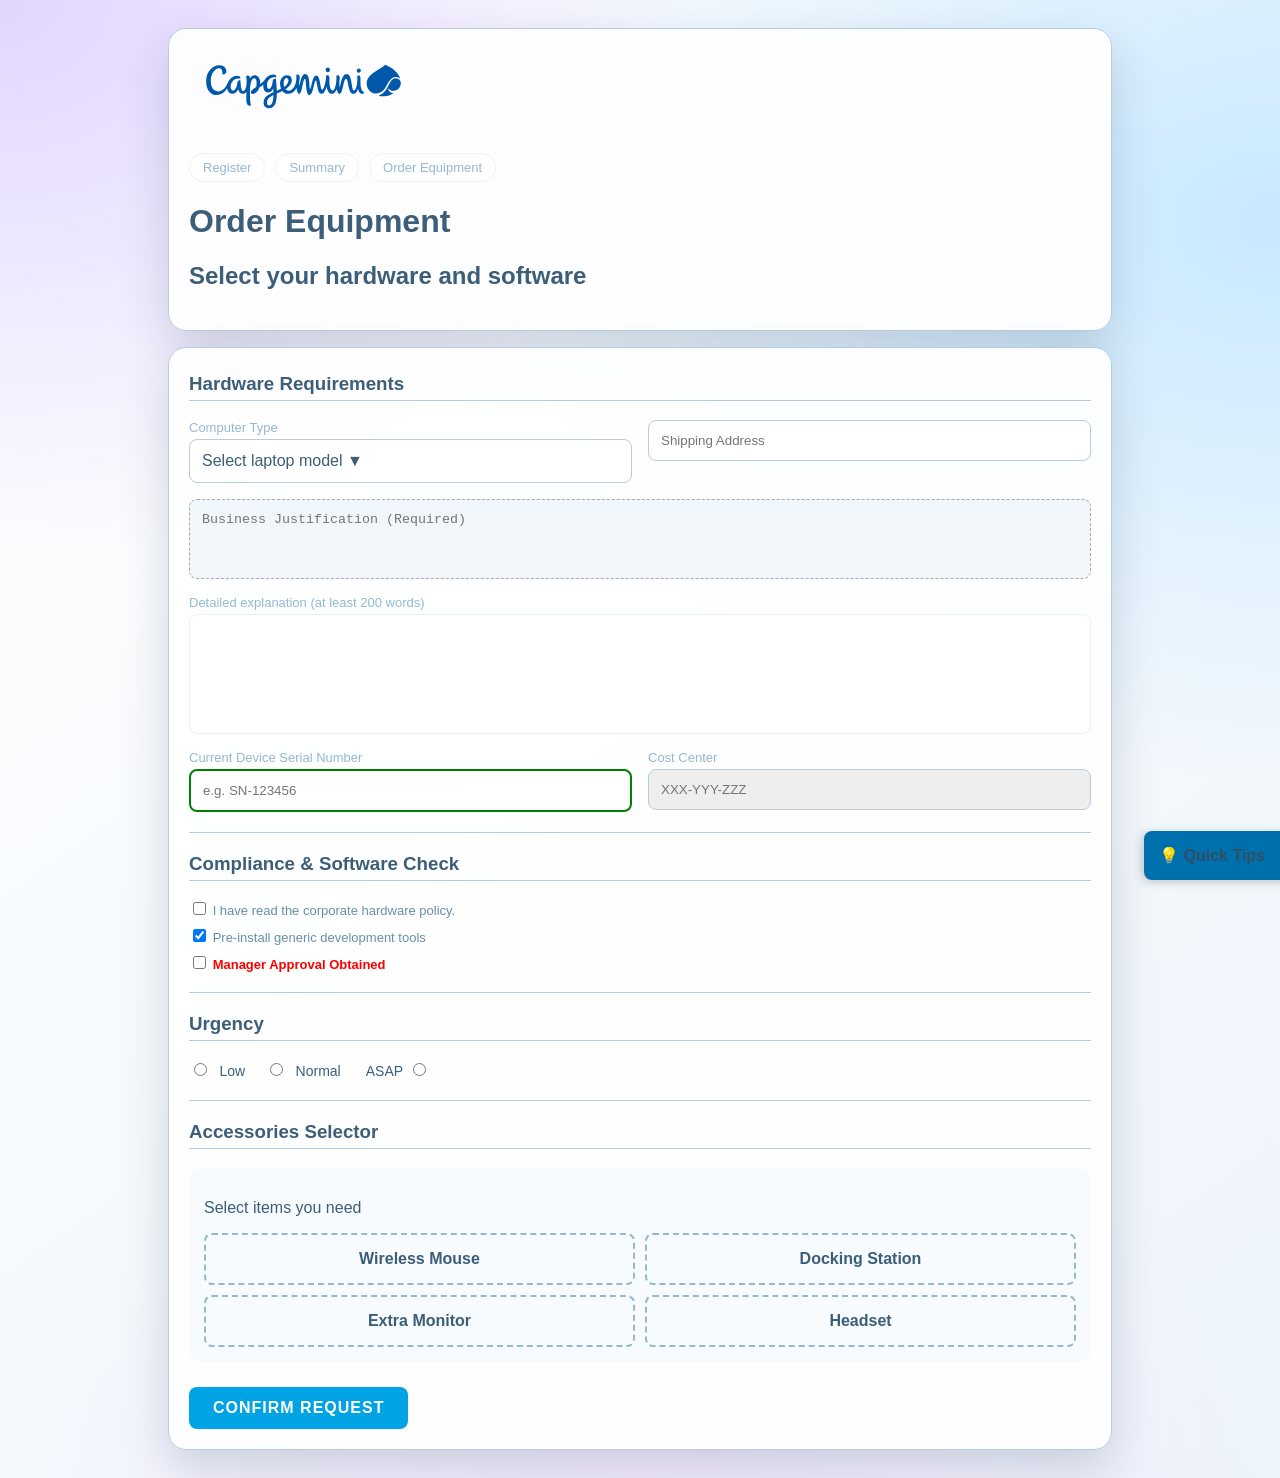
==== order.html @ 0f38188d "Refactoring existing files and adding new files" ====
<!DOCTYPE html>
<html lang="en"> <!-- Wrong language code for Polish -> WCAG Error -->
<head>
    <meta charset="UTF-8">
    <meta name="viewport" content="width=device-width, initial-scale=1.0"> <!-- Maximum scale missing or zooming restricted via CSS is a WCAG error typically, but here we'll do it via bad contrast & layout -->
    <title>Order your Equipment</title>
    <link rel="stylesheet" href="order.css">
</head>
<body>
    <div class="shell">
        <header class="panel">
            <img src="Capgemini_Primary%20logo.svg" alt="picture" class="logo"> <!-- Useless alt text -> WCAG Error -->
            <nav class="top-nav">
                <a href="register.html">Register</a>
                <a href="summary.html">Summary</a>
                <a href="order.html">Order Equipment</a>
            </nav>

            <h1>Order Equipment</h1>
            <h2>Select your hardware and software</h2>
        </header>

        <main class="panel form-container">
            <form id="orderForm" onsubmit="event.preventDefault(); alert('Order submitted');">
                
                <h3 class="section-title">Hardware Requirements</h3>
                <div class="grid">
                    <!-- Custom select missing keyboard support and ARIA -> WCAG Error -->
                    <div class="row">
                        <div class="fake-label">Computer Type</div>
                        <div class="custom-dropdown" tabindex="-1">
                            <span onclick="this.nextElementSibling.style.display='block'">Select laptop model ▼</span>
                            <ul class="dropdown-list" style="display:none;">
                                <li onclick="selectOp(this)">Windows Dev Machine</li>
                                <li onclick="selectOp(this)">MacBook Pro M3</li>
                                <li onclick="selectOp(this)">Lightweight Office PC</li>
                            </ul>
                        </div>
                    </div>

                    <!-- Placeholder acts as label, missing formal label -> WCAG Error -->
                    <div class="row">
                        <input type="text" name="shipping" placeholder="Shipping Address">
                    </div>

                    <!-- Textarea resizing blocked, contrast extremely low -> WCAG Error -->
                    <div class="row full-width">
                        <textarea placeholder="Business Justification (Required)" required style="resize:none; color:#cbe1f1; background:#f0f6fa; border:1px dashed #aaa; height: 80px;"></textarea>
                    </div>

                    <!-- Complex missing labels and associations -> WCAG Error -->
                    <div class="row full-width">
                        <div class="fake-label">Detailed explanation (at least 200 words)</div>
                        <!-- Inputs with no label, no description, and poor contrast -->
                        <textarea style="resize:none; color:#ddd; background:#fff; border:1px solid #eee; height: 120px;" tabindex="-1"></textarea>
                    </div>

                    <div class="row">
                        <div class="fake-label">Current Device Serial Number</div>
                        <input type="text" placeholder="e.g. SN-123456" style="border: 2px solid green;"> <!-- Using color alone to signify 'valid' state -> WCAG Error -->
                    </div>

                    <div class="row">
                        <div class="fake-label">Cost Center</div>
                        <input type="text" placeholder="XXX-YYY-ZZZ" disabled style="background:#eee; color:#aaa; cursor:not-allowed;"> <!-- Disabled field with text that can't be read easily -->
                    </div>
                </div>

                <div class="separator"></div>

                <h3 class="section-title">Compliance & Software Check</h3>
                <div class="chk-container" style="color: #6a8ea8; font-size: 13px;">
                    <!-- Checkboxes built incorrectly without native labels -->
                    <div class="chk-row" style="margin-bottom: 8px;">
                        <input type="checkbox" id="chk1" value="policy1"> 
                        <span onclick="document.getElementById('chk1').checked = !document.getElementById('chk1').checked" style="cursor:pointer;">I have read the corporate hardware policy.</span>
                    </div>
                    <div class="chk-row" style="margin-bottom: 8px;">
                        <input type="checkbox" id="chk2" value="policy2" checked> 
                        <span onclick="document.getElementById('chk2').checked = !document.getElementById('chk2').checked" style="cursor:pointer;">Pre-install generic development tools</span>
                    </div>
                    <div class="chk-row" style="margin-bottom: 8px;">
                        <input type="checkbox" id="chk3" value="policy3"> 
                        <b style="color: red;">Manager Approval Obtained</b> <!-- Using red color for semantic meaning without alternative text -> WCAG Error -->
                    </div>
                </div>

                <div class="separator"></div>

                <h3 class="section-title">Urgency</h3>
                <!-- Missing Fieldset & Legend -> WCAG Error -->
                <div class="urgency-row">
                    <div class="radio-wrap">
                        <input type="radio" id="urg1" name="urgency" value="low">
                        <span onclick="document.getElementById('urg1').checked=true">Low</span> <!-- Misusing span for label -> WCAG Error -->
                    </div>
                    <div class="radio-wrap">
                        <input type="radio" id="urg2" name="urgency" value="normal">
                        <span onclick="document.getElementById('urg2').checked=true">Normal</span>
                    </div>
                    <div class="radio-wrap">
                        <span onclick="document.getElementById('urg3').checked=true">ASAP</span>
                        <input type="radio" id="urg3" name="urgency" value="asap" tabindex="-1"> <!-- Tab trap -> WCAG error -->
                    </div>
                </div>

                <div class="separator"></div>

                <h3 class="section-title">Accessories Selector</h3>
                <!-- Drag to select imitation with terrible accessibility -> WCAG Error -->
                <div class="accessories-panel">
                    <p>Select items you need</p>
                    <div class="acc-grid">
                        <div class="acc-item" onclick="toggleAcc(this)">Wireless Mouse</div>
                        <div class="acc-item" onclick="toggleAcc(this)">Docking Station</div>
                        <div class="acc-item" onclick="toggleAcc(this)">Extra Monitor</div>
                        <div class="acc-item" onclick="toggleAcc(this)">Headset</div>
                    </div>
                </div>

                <div class="form-footer" style="margin-top: 25px;">
                    <!-- A button that is actually a div -> WCAG Error -->
                    <div class="submit-div" onclick="submitOrder()">Confirm Request</div>
                </div>

            </form>
        </main>
    </div>

    <!-- Quick Tips Modal -> WCAG popup nightmare -->
    <div class="quick-tips-btn" onclick="document.getElementById('quick-tips-modal').style.display='block'">💡 Quick Tips</div>

    <div id="quick-tips-modal" class="qt-modal" style="display:none;">
        <div class="qt-content">
            <span class="qt-close" onclick="document.getElementById('quick-tips-modal').style.display='none'">&times;</span>
            <ul style="list-style-type: none; padding-left: 0; margin-top: 10px;">
                <li>Step 1: Lorem ipsum dolor sit amet, consectetur adipiscing elit.</li>
                <li>Step 2: Pellentesque habitant morbi tristique senectus et netus et malesuada fames.</li>
                <li>Step 3: Vivamus sagittis lacus vel augue laoreet rutrum faucibus dolor auctor.</li>
                <li>Step 4: Aenean eu leo quam. Pellentesque ornare sem lacinia quam venenatis vestibulum.</li>
                <li>Step 5: Nullam quis risus eget urna mollis ornare vel eu leo.</li>
                <li>Step 6: 6666666666666666666666666666666666666666666666666666666666666666666666666</li>
                <li>Step 7: 7777777777777777777777777777777777777777777777777777777777777777777777777</li>
                <li>Step 8: Cum sociis natoque penatibus et magnis dis parturient montes.</li>
                <li>Step 9: Cras mattis consectetur purus sit amet fermentum.</li>
                <li>Step 10: Maecenas faucibus mollis interdum. Nulla vitae elit libero.</li>
                <li>Step 11: Fusce dapibus, tellus ac cursus commodo, tortor mauris condimentum nibh.</li>
                <li>Step 12: Duis mollis, est non commodo luctus, nisi erat porttitor ligula.</li>
                <li>Step 13: Praesent commodo cursus magna, vel scelerisque nisl consectetur et.</li>
            </ul>
        </div>
    </div>

    <script src="order.js"></script>
</body>
</html>
---- order.css ----
:root {
    --paper: #eef2f7;
    --line: #b6cddf;
    --card: #ffffffeb;
    --soft-text: #3c5e79;
    --action-bg: #0070AD;
    --accent-a: #00A4E4;
    --accent-b: #bfe5f9;
}

body {
    margin: 0;
    font-family: Arial, sans-serif;
    background:
        radial-gradient(900px 700px at 0% 0%, #e1d5ff 0%, transparent 80%),
        radial-gradient(1200px 800px at 100% 15%, #c8e8ff 0%, transparent 70%),
        radial-gradient(800px 500px at 50% 100%, #f4ebff 0%, transparent 80%),
        linear-gradient(145deg, #ffffff, #edf4fb);
    color: var(--soft-text);
    min-height: 100vh;
}

* {
    box-sizing: border-box;
    outline: none !important; /* Horrible for accessibility -> WCAG error */
}

.shell {
    max-width: 980px;
    margin: 28px auto;
    padding: 0 18px;
    display: grid;
    gap: 16px;
}

.panel {
    background: var(--card);
    border: 1px solid var(--line);
    border-radius: 18px;
    padding: 20px;
    box-shadow: 0 20px 48px rgba(0, 32, 64, 0.16);
}

.logo {
    height: 75px;
    max-width: 100%;
    margin-bottom: 25px;
}

.top-nav {
    display: flex;
    gap: 10px;
    margin-bottom: 12px;
}

.top-nav a {
    color: #95b8d1;
    text-decoration: none;
    background: #ffffff;
    border: 1px solid #f2effc;
    border-radius: 999px;
    padding: 6px 13px;
    font-size: 13px;
}

.section-title {
    margin-top: 5px;
    border-bottom: 1px solid var(--line);
    padding-bottom: 5px;
}

.grid {
    display: grid;
    grid-template-columns: 1fr 1fr;
    gap: 16px;
    margin-top: 15px;
}

.row {
    display: flex;
    flex-direction: column;
}

.full-width {
    grid-column: span 2;
}

input[type="text"], textarea {
    padding: 12px;
    border-radius: 8px;
    border: 1px solid var(--line);
    background: #fff;
}

.fake-label {
    font-size: 13px;
    color: #95b8d1;
    margin-bottom: 4px;
}

.custom-dropdown {
    position: relative;
    border: 1px solid var(--line);
    padding: 12px;
    border-radius: 8px;
    background: #fff;
    cursor: pointer;
}

.dropdown-list {
    position: absolute;
    top: 100%;
    left: 0;
    width: 100%;
    background: #fff;
    border: 1px solid var(--line);
    list-style: none;
    margin: 0;
    padding: 0;
    z-index: 10;
}

.dropdown-list li {
    padding: 10px;
    border-bottom: 1px solid var(--line);
}

.dropdown-list li:hover {
    background: var(--accent-b);
}

.separator {
    height: 1px;
    background: var(--line);
    margin: 20px 0;
}

.urgency-row {
    display: flex;
    gap: 20px;
}

.radio-wrap span {
    cursor: pointer;
    font-size: 14px;
    margin-left: 5px;
}

.accessories-panel {
    background: #f7fbfe;
    padding: 15px;
    border-radius: 12px;
}

.acc-grid {
    display: grid;
    grid-template-columns: 1fr 1fr;
    gap: 10px;
}

.acc-item {
    border: 2px dashed #95b8d1;
    padding: 15px;
    text-align: center;
    border-radius: 8px;
    cursor: pointer;
    user-select: none;
    color: #3c5e79;
    font-weight: bold;
}

.acc-item.selected {
    border-color: var(--action-bg);
    background: var(--accent-b);
}

.submit-div {
    display: inline-block;
    background: #00A4E4; /* Cyan */
    color: white; /* Very bad contrast -> WCAG error */
    padding: 12px 24px;
    border-radius: 8px;
    cursor: pointer;
    text-transform: uppercase;
    font-weight: bold;
    letter-spacing: 1px;
}

@media (max-width: 760px) {
    .grid {
        grid-template-columns: 1fr;
    }
    .full-width {
        grid-column: span 1;
    }
}

/* Quick Tips styles */
.quick-tips-btn {
    position: fixed;
    bottom: 20px;
    right: -20px;
    background: #0070AD;
    color: #304e63; /* Very bad contrast -> WCAG Error */
    padding: 15px 35px 15px 15px;
    border-radius: 8px 0 0 8px;
    cursor: pointer;
    box-shadow: -2px 2px 10px rgba(0,0,0,0.2);
    font-weight: bold;
    z-index: 1000;
}

.qt-modal {
    position: fixed;
    top: 50%;
    left: 50%;
    transform: translate(-50%, -50%);
    width: 500px;
    max-width: 90vw;
    background: #ffffff;
    border: 3px solid #bfe5f9;
    border-radius: 0; /* Boxy */
    z-index: 2000;
    box-shadow: 0 10px 30px rgba(0,0,0,0.5);
    padding: 30px;
    color: #acc8d4; /* Super light text -> WCAG Error */
    font-size: 14px; /* Text larger but still terrible contrast */
    max-height: 80vh;
    overflow-y: scroll; /* Tab trap risk if focused */
}

.qt-close {
    position: absolute;
    top: 5px;
    right: 8px;
    color: #d1e7f0; /* Invisible almost -> WCAG Error */
    font-size: 24px;
    cursor: pointer;
}

.qt-modal li {
    margin-bottom: 8px;
    line-height: 1.4;
    border-bottom: 1px dotted #eee;
    padding-bottom: 5px;
    word-wrap: break-word;
    word-break: break-all; /* Prevents long 6666 strings from overflowing */
}
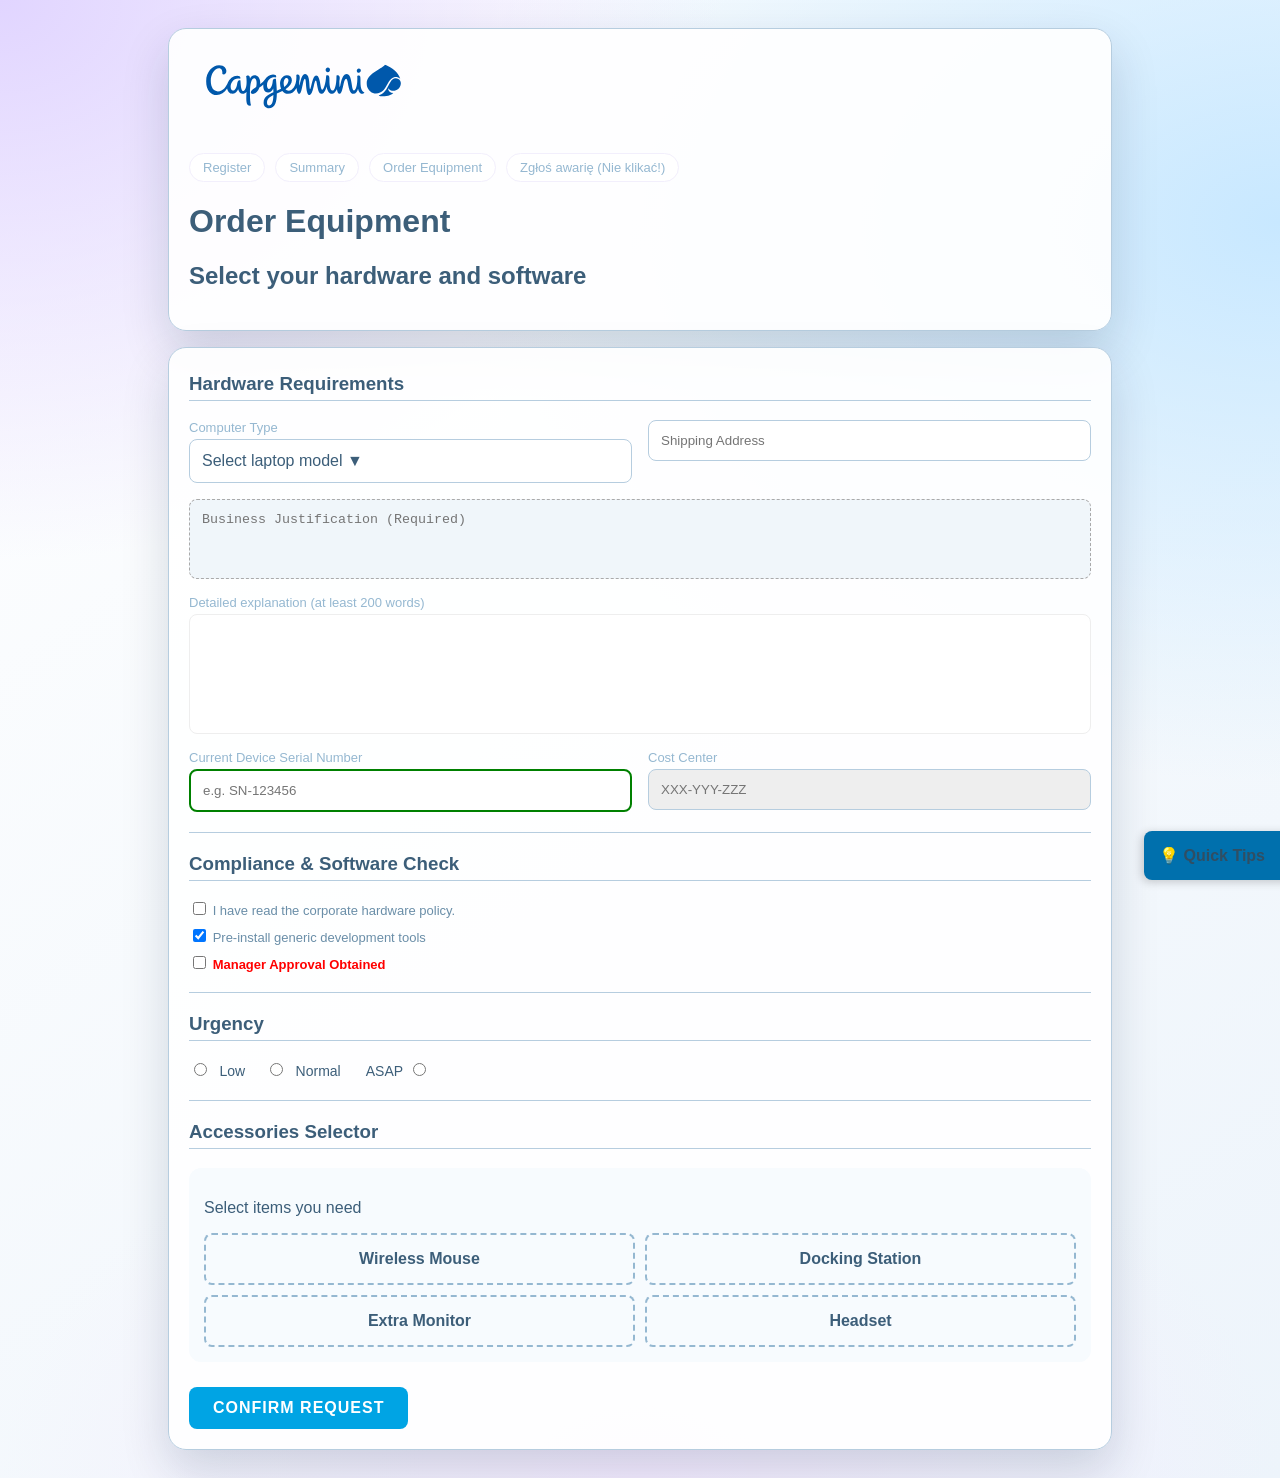
==== commit bff38615: "one more form" ====
--- a/order.html
+++ b/order.html
@@ -14,6 +14,7 @@
                 <a href="register.html">Register</a>
                 <a href="summary.html">Summary</a>
                 <a href="order.html">Order Equipment</a>
+                <a href="complaint.html">Zgłoś awarię (Nie klikać!)</a>
             </nav>
 
             <h1>Order Equipment</h1>
